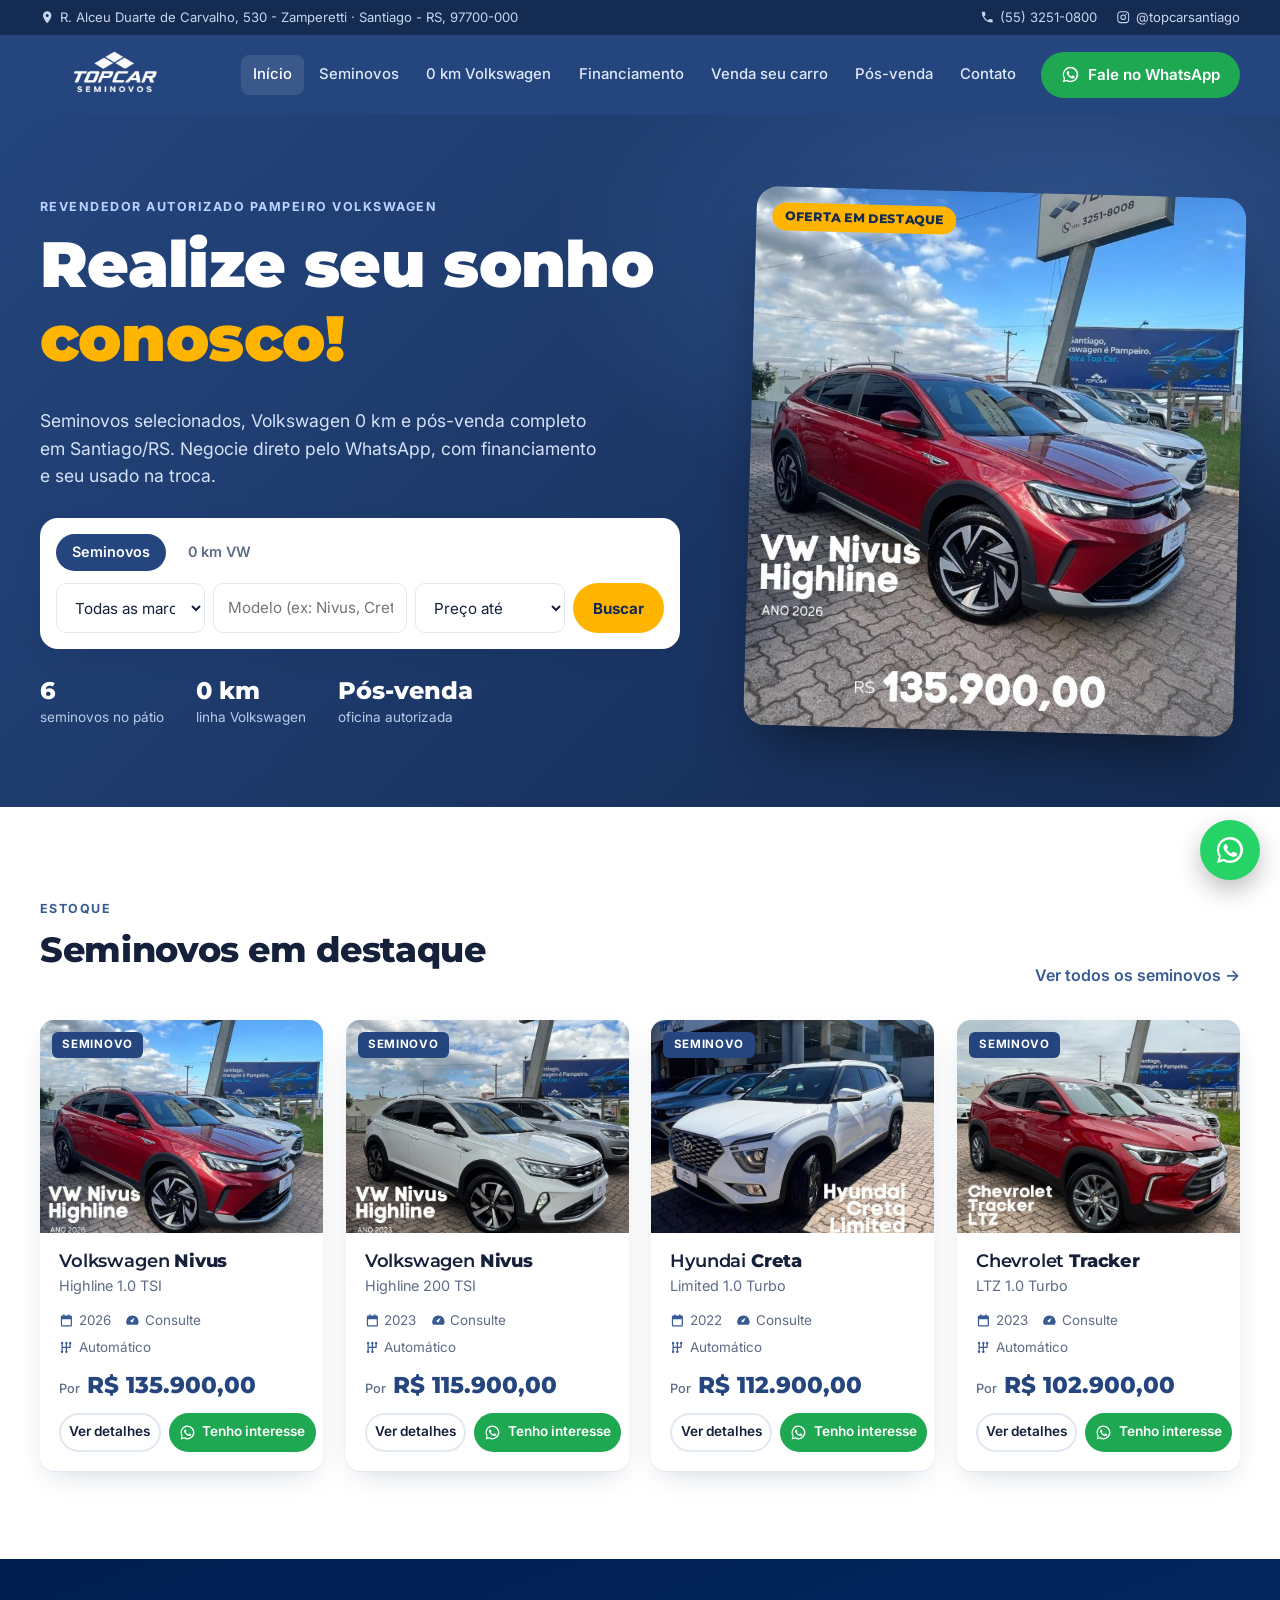
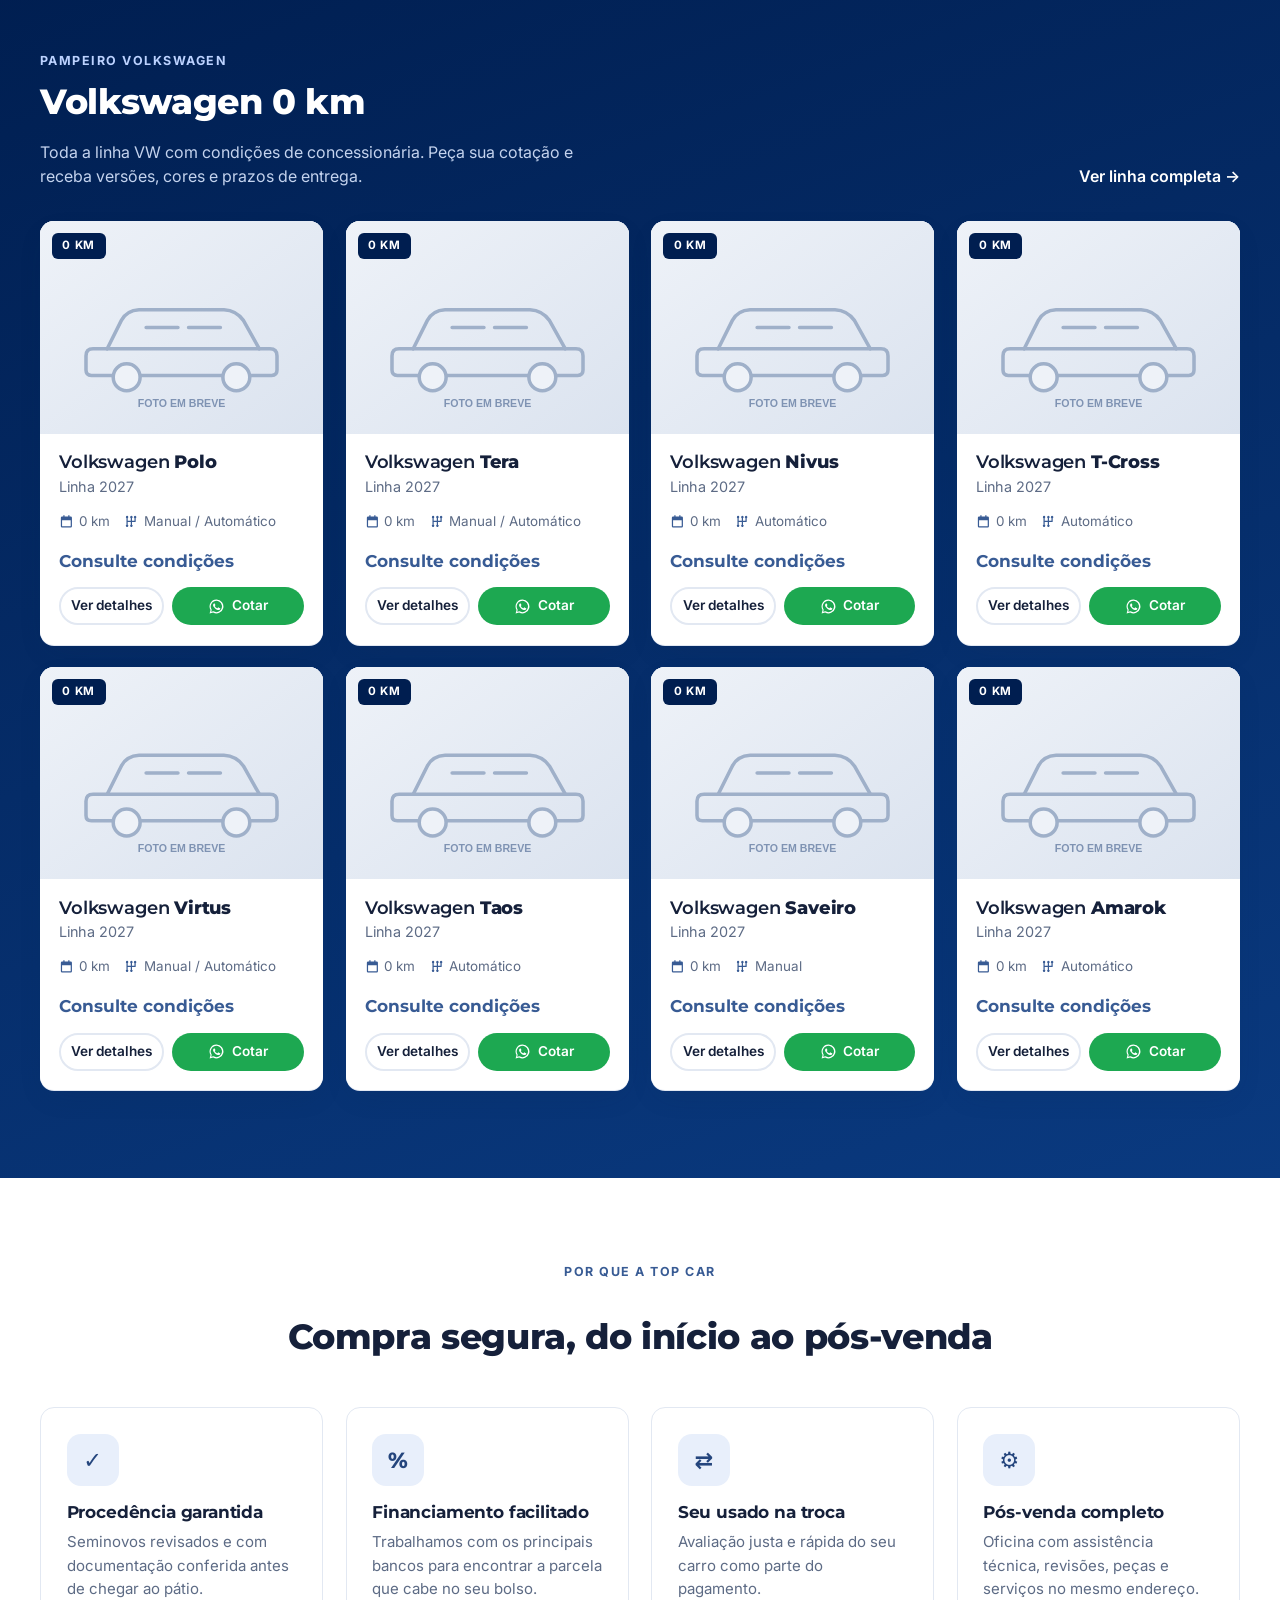
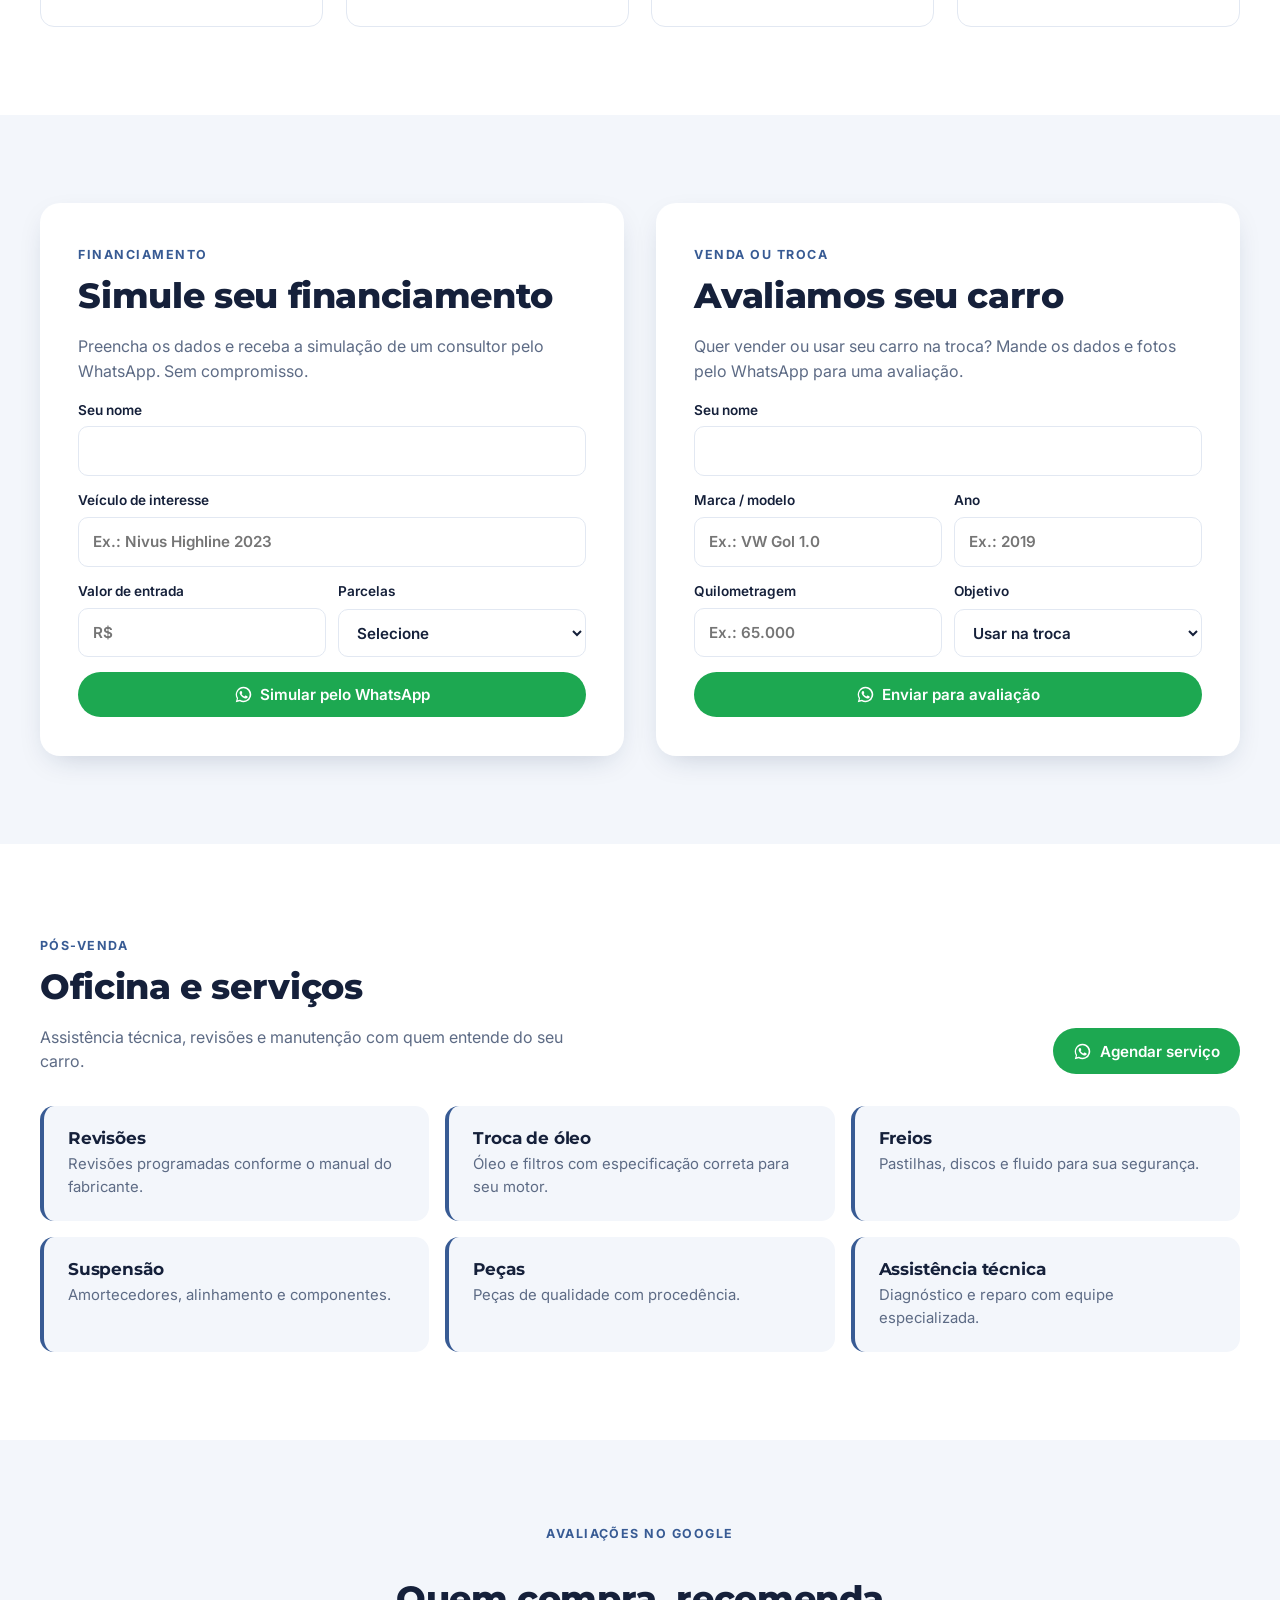
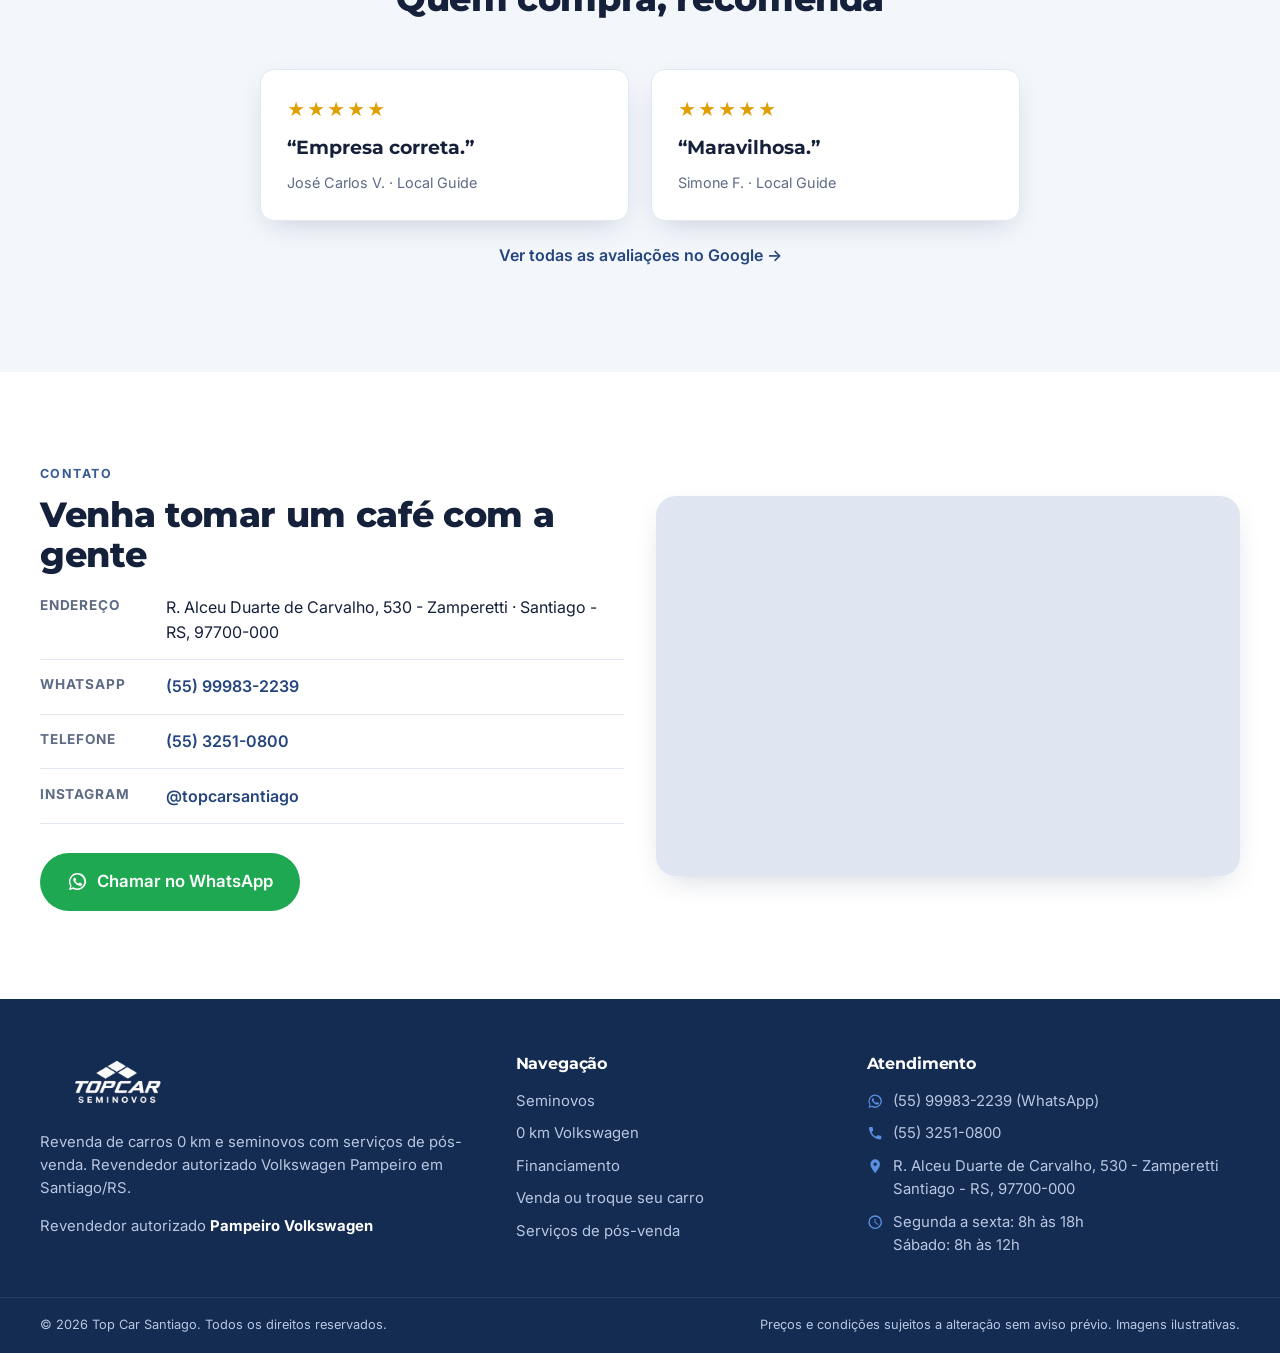
==== index.html @ 362719c1 "feat: site Top Car Santiago (home, estoque, veículo) - Protótipo estático HTML/CSS/JS, deploy na Ver" ====
<!DOCTYPE html>
<html lang="pt-BR">
<head>
  <meta charset="UTF-8">
  <meta name="viewport" content="width=device-width, initial-scale=1">
  <title>Top Car Santiago | Seminovos e Volkswagen 0 km em Santiago/RS</title>
  <meta name="description" content="Revenda de carros 0 km e seminovos com serviços de pós-venda em Santiago/RS. Revendedor autorizado Pampeiro Volkswagen. Financiamento, troca e atendimento pelo WhatsApp.">
  <meta name="theme-color" content="#24457d">
  <meta property="og:type" content="website">
  <meta property="og:title" content="Top Car Santiago — Seminovos e Volkswagen 0 km">
  <meta property="og:description" content="Realize seu sonho conosco! Seminovos selecionados, VW 0 km, financiamento e troca.">
  <meta property="og:image" content="img/carros/vw-nivus-highline-2026.jpg">
  <link rel="icon" href="img/favicon.svg" type="image/svg+xml">
  <link rel="preconnect" href="https://fonts.googleapis.com">
  <link rel="preconnect" href="https://fonts.gstatic.com" crossorigin>
  <link href="https://fonts.googleapis.com/css2?family=Montserrat:wght@600;700;800;900&family=Inter:wght@400;500;600;700&display=swap" rel="stylesheet">
  <link rel="stylesheet" href="css/style.css">
  <script type="application/ld+json">
  {
    "@context": "https://schema.org",
    "@type": "AutoDealer",
    "name": "Top Car Santiago",
    "description": "Revenda de carros 0 km e seminovos com serviços de pós-venda. Revendedor autorizado Pampeiro Volkswagen.",
    "telephone": "+55 55 99983-2239",
    "address": {
      "@type": "PostalAddress",
      "streetAddress": "R. Alceu Duarte de Carvalho, 530 - Zamperetti",
      "postalCode": "97700-000",
      "addressLocality": "Santiago",
      "addressRegion": "RS",
      "addressCountry": "BR"
    },
    "sameAs": ["https://www.instagram.com/topcarsantiago/"]
  }
  </script>
</head>
<body data-page="home">

  <main>
    <!-- HERO -->
    <section class="hero">
      <div class="container hero__inner">
        <div class="hero__text">
          <span class="eyebrow">Revendedor autorizado Pampeiro Volkswagen</span>
          <h1>Realize seu sonho <span>conosco!</span></h1>
          <p>Seminovos selecionados, Volkswagen 0 km e pós-venda completo em Santiago/RS. Negocie direto pelo WhatsApp, com financiamento e seu usado na troca.</p>

          <form class="search" id="busca" role="search" aria-label="Buscar veículos">
            <div class="search__tabs" role="radiogroup">
              <label><input type="radio" name="tipo" value="seminovo" checked><span>Seminovos</span></label>
              <label><input type="radio" name="tipo" value="0km"><span>0 km VW</span></label>
            </div>
            <div class="search__fields">
              <select name="marca" id="q-marca" aria-label="Marca"><option value="">Todas as marcas</option></select>
              <input name="q" placeholder="Modelo (ex: Nivus, Creta...)" aria-label="Modelo">
              <select name="max" aria-label="Preço até">
                <option value="">Preço até</option>
                <option value="60000">R$ 60 mil</option>
                <option value="80000">R$ 80 mil</option>
                <option value="100000">R$ 100 mil</option>
                <option value="120000">R$ 120 mil</option>
                <option value="150000">R$ 150 mil</option>
              </select>
              <button class="btn btn--accent" type="submit">Buscar</button>
            </div>
          </form>

          <ul class="hero__stats">
            <li><strong id="count-semi">6</strong><span>seminovos no pátio</span></li>
            <li><strong>0 km</strong><span>linha Volkswagen</span></li>
            <li><strong>Pós-venda</strong><span>oficina autorizada</span></li>
          </ul>
        </div>

        <a class="hero__offer" href="veiculo.html?id=vw-nivus-highline-2026" aria-label="Ver oferta: VW Nivus Highline 2026">
          <span class="hero__offer-tag">Oferta em destaque</span>
          <img src="img/carros/vw-nivus-highline-2026.jpg" alt="VW Nivus Highline 2026 vermelho" fetchpriority="high">
        </a>
      </div>
    </section>

    <!-- DESTAQUES -->
    <section class="section">
      <div class="container">
        <div class="section__head">
          <div>
            <span class="eyebrow eyebrow--dark">Estoque</span>
            <h2>Seminovos em destaque</h2>
          </div>
          <a href="estoque.html?tipo=seminovo" class="link-more">Ver todos os seminovos →</a>
        </div>
        <div class="grid" id="destaques"></div>
      </div>
    </section>

    <!-- 0 KM -->
    <section class="section section--vw" id="zero-km">
      <div class="container">
        <div class="section__head">
          <div>
            <span class="eyebrow">Pampeiro Volkswagen</span>
            <h2>Volkswagen 0 km</h2>
            <p class="section__sub">Toda a linha VW com condições de concessionária. Peça sua cotação e receba versões, cores e prazos de entrega.</p>
          </div>
          <a href="estoque.html?tipo=0km" class="link-more link-more--light">Ver linha completa →</a>
        </div>
        <div class="grid" id="zerokm"></div>
      </div>
    </section>

    <!-- DIFERENCIAIS -->
    <section class="section">
      <div class="container">
        <div class="section__head section__head--center">
          <span class="eyebrow eyebrow--dark">Por que a Top Car</span>
          <h2>Compra segura, do início ao pós-venda</h2>
        </div>
        <div class="features">
          <div class="feature">
            <div class="feature__icon">✓</div>
            <h3>Procedência garantida</h3>
            <p>Seminovos revisados e com documentação conferida antes de chegar ao pátio.</p>
          </div>
          <div class="feature">
            <div class="feature__icon">%</div>
            <h3>Financiamento facilitado</h3>
            <p>Trabalhamos com os principais bancos para encontrar a parcela que cabe no seu bolso.</p>
          </div>
          <div class="feature">
            <div class="feature__icon">⇄</div>
            <h3>Seu usado na troca</h3>
            <p>Avaliação justa e rápida do seu carro como parte do pagamento.</p>
          </div>
          <div class="feature">
            <div class="feature__icon">⚙</div>
            <h3>Pós-venda completo</h3>
            <p>Oficina com assistência técnica, revisões, peças e serviços no mesmo endereço.</p>
          </div>
        </div>
      </div>
    </section>

    <!-- FINANCIAMENTO + VENDA SEU CARRO -->
    <section class="section section--alt">
      <div class="container two-col">
        <div class="panel" id="financiamento">
          <span class="eyebrow eyebrow--dark">Financiamento</span>
          <h2>Simule seu financiamento</h2>
          <p>Preencha os dados e receba a simulação de um consultor pelo WhatsApp. Sem compromisso.</p>
          <form data-wa="Gostaria de *simular um financiamento*." class="form">
            <label>Seu nome<input name="nome" data-label="Nome" required autocomplete="name"></label>
            <label>Veículo de interesse<input name="veiculo" data-label="Veículo de interesse" placeholder="Ex.: Nivus Highline 2023"></label>
            <div class="form__row">
              <label>Valor de entrada<input name="entrada" data-label="Entrada" inputmode="numeric" placeholder="R$"></label>
              <label>Parcelas
                <select name="parcelas" data-label="Parcelas">
                  <option value="">Selecione</option>
                  <option>24x</option><option>36x</option><option>48x</option><option>60x</option>
                </select>
              </label>
            </div>
            <button class="btn btn--wa btn--block" type="submit"><span class="wa-ico"></span>Simular pelo WhatsApp</button>
          </form>
        </div>

        <div class="panel" id="venda-seu-carro">
          <span class="eyebrow eyebrow--dark">Venda ou troca</span>
          <h2>Avaliamos seu carro</h2>
          <p>Quer vender ou usar seu carro na troca? Mande os dados e fotos pelo WhatsApp para uma avaliação.</p>
          <form data-wa="Quero *avaliar meu carro* para venda/troca." class="form">
            <label>Seu nome<input name="nome" data-label="Nome" required autocomplete="name"></label>
            <div class="form__row">
              <label>Marca / modelo<input name="modelo" data-label="Marca/modelo" required placeholder="Ex.: VW Gol 1.0"></label>
              <label>Ano<input name="ano" data-label="Ano" inputmode="numeric" placeholder="Ex.: 2019"></label>
            </div>
            <div class="form__row">
              <label>Quilometragem<input name="km" data-label="Km" inputmode="numeric" placeholder="Ex.: 65.000"></label>
              <label>Objetivo
                <select name="objetivo" data-label="Objetivo">
                  <option>Usar na troca</option>
                  <option>Vender</option>
                </select>
              </label>
            </div>
            <button class="btn btn--wa btn--block" type="submit"><span class="wa-ico"></span>Enviar para avaliação</button>
          </form>
        </div>
      </div>
    </section>

    <!-- PÓS-VENDA -->
    <section class="section" id="pos-venda">
      <div class="container">
        <div class="section__head">
          <div>
            <span class="eyebrow eyebrow--dark">Pós-venda</span>
            <h2>Oficina e serviços</h2>
            <p class="section__sub">Assistência técnica, revisões e manutenção com quem entende do seu carro.</p>
          </div>
          <a class="btn btn--wa" data-wa-link="Olá, Top Car! Gostaria de *agendar um serviço* na oficina. Meu carro é: ">Agendar serviço</a>
        </div>
        <div class="services">
          <div class="service"><h3>Revisões</h3><p>Revisões programadas conforme o manual do fabricante.</p></div>
          <div class="service"><h3>Troca de óleo</h3><p>Óleo e filtros com especificação correta para seu motor.</p></div>
          <div class="service"><h3>Freios</h3><p>Pastilhas, discos e fluido para sua segurança.</p></div>
          <div class="service"><h3>Suspensão</h3><p>Amortecedores, alinhamento e componentes.</p></div>
          <div class="service"><h3>Peças</h3><p>Peças de qualidade com procedência.</p></div>
          <div class="service"><h3>Assistência técnica</h3><p>Diagnóstico e reparo com equipe especializada.</p></div>
        </div>
      </div>
    </section>

    <!-- AVALIAÇÕES -->
    <section class="section section--alt" id="avaliacoes">
      <div class="container">
        <div class="section__head section__head--center">
          <span class="eyebrow eyebrow--dark">Avaliações no Google</span>
          <h2>Quem compra, recomenda</h2>
        </div>
        <div class="reviews">
          <figure class="review">
            <div class="review__stars" role="img" aria-label="5 de 5 estrelas">★★★★★</div>
            <blockquote>“Empresa correta.”</blockquote>
            <figcaption>José Carlos V. · Local Guide</figcaption>
          </figure>
          <figure class="review">
            <div class="review__stars" role="img" aria-label="5 de 5 estrelas">★★★★★</div>
            <blockquote>“Maravilhosa.”</blockquote>
            <figcaption>Simone F. · Local Guide</figcaption>
          </figure>
        </div>
        <p class="reviews__more"><a id="link-google" target="_blank" rel="noopener">Ver todas as avaliações no Google →</a></p>
      </div>
    </section>

    <!-- CONTATO -->
    <section class="section" id="contato">
      <div class="container two-col two-col--contact">
        <div>
          <span class="eyebrow eyebrow--dark">Contato</span>
          <h2>Venha tomar um café com a gente</h2>
          <ul class="contact-list">
            <li><strong>Endereço</strong><span><span data-cfg="endereco"></span> · <span data-cfg="cidade"></span></span></li>
            <li><strong>WhatsApp</strong><a data-wa-link="Olá, Top Car! Vim pelo site." data-cfg="whatsappExibicao"></a></li>
            <li><strong>Telefone</strong><a href="tel:+555532510800" data-cfg="telefoneExibicao"></a></li>
            <li><strong>Instagram</strong><a href="https://www.instagram.com/topcarsantiago/" target="_blank" rel="noopener">@topcarsantiago</a></li>
          </ul>
          <a class="btn btn--wa btn--lg" data-wa-link="Olá, Top Car! Vim pelo site e gostaria de atendimento.">Chamar no WhatsApp</a>
        </div>
        <div class="map">
          <iframe id="mapa" title="Mapa — Top Car Santiago" loading="lazy" referrerpolicy="no-referrer-when-downgrade"></iframe>
        </div>
      </div>
    </section>
  </main>

  <script src="js/config.js"></script>
  <script src="js/data.js"></script>
  <script src="js/app.js"></script>
</body>
</html>
---- css/style.css ----
/* =========================================================
   Top Car Santiago — estilos
   Paleta tirada dos posts do Instagram (azul Top Car)
   ========================================================= */
:root {
  --blue: #385b94;        /* azul dos posts */
  --blue-700: #24457d;
  --navy: #142b52;
  --vw: #001e50;          /* azul institucional VW */
  --sky: #5b8fe0;
  --accent: #ffb400;
  --wa: #1da851;
  --wa-700: #128c41;
  --ink: #15203a;
  --muted: #5d6b85;
  --line: #e2e8f2;
  --bg: #ffffff;
  --bg-alt: #f3f6fb;
  --radius: 14px;
  --shadow: 0 10px 30px -12px rgba(20, 43, 82, .25);
  --font-head: "Montserrat", system-ui, sans-serif;
  --font-body: "Inter", system-ui, sans-serif;
}

*, *::before, *::after { box-sizing: border-box; }
html { scroll-behavior: smooth; scroll-padding-top: 90px; }
body { margin: 0; font-family: var(--font-body); color: var(--ink); background: var(--bg); line-height: 1.55; -webkit-font-smoothing: antialiased; }
img { max-width: 100%; display: block; }
a { color: inherit; text-decoration: none; }
h1, h2, h3, h4 { font-family: var(--font-head); line-height: 1.15; margin: 0 0 .5em; letter-spacing: -.01em; }
h2 { font-size: clamp(1.6rem, 3vw, 2.2rem); font-weight: 800; }
p { margin: 0 0 1em; }
svg { width: 1.1em; height: 1.1em; flex: none; }
.container { width: min(1200px, 100% - 2.5rem); margin-inline: auto; }
.muted { color: var(--muted); font-size: .92rem; }

/* ---------- botões ---------- */
.btn {
  display: inline-flex; align-items: center; justify-content: center; gap: .5em;
  padding: .75em 1.2em; border-radius: 999px; border: 2px solid transparent;
  font: 600 .95rem/1 var(--font-body); cursor: pointer; transition: .2s; white-space: nowrap;
}
.btn svg { width: 1.25em; height: 1.25em; }
.btn--wa { background: var(--wa); color: #fff; }
.btn--wa:hover { background: var(--wa-700); }
.btn--primary { background: var(--blue-700); color: #fff; }
.btn--primary:hover { background: var(--navy); }
.btn--accent { background: var(--accent); color: var(--navy); font-weight: 700; }
.btn--accent:hover { filter: brightness(1.06); }
.btn--ghost { background: transparent; border-color: var(--line); color: var(--ink); }
.btn--ghost:hover { border-color: var(--blue); color: var(--blue); }
.btn--link { background: none; color: var(--blue); padding-inline: 0; }
.btn--lg { padding: 1em 1.5em; font-size: 1.05rem; }
.btn--block { width: 100%; }

.eyebrow { display: inline-block; font: 700 .78rem/1 var(--font-body); text-transform: uppercase; letter-spacing: .12em; color: #bcd2ff; margin-bottom: .9rem; }
.eyebrow--dark { color: var(--blue); }

/* ---------- header ---------- */
.site-header { position: sticky; top: 0; z-index: 50; background: var(--blue-700); color: #fff; transition: box-shadow .2s; }
.site-header.is-scrolled { box-shadow: 0 6px 20px rgba(0,0,0,.18); }
.topbar { background: var(--navy); font-size: .82rem; color: #c9d6ee; }
.topbar__inner { display: flex; justify-content: space-between; gap: 1rem; padding: .45rem 0; }
.topbar span, .topbar a { display: inline-flex; align-items: center; gap: .35rem; }
.topbar__right { gap: 1.2rem !important; }
.topbar a:hover { color: #fff; }
.header__inner { display: flex; align-items: center; justify-content: space-between; gap: 1.5rem; padding: .7rem 0; }
.logo img { height: 58px; width: auto; }
.nav { display: flex; align-items: center; gap: .2rem; }
.nav a:not(.btn) { padding: .55rem .75rem; border-radius: 8px; font-weight: 500; font-size: .93rem; color: #dfe8f8; }
.nav a:not(.btn):hover, .nav a.is-active { color: #fff; background: rgba(255,255,255,.1); }
.nav__cta { margin-left: .6rem; }
.nav-toggle { display: none; background: none; border: 0; color: #fff; padding: .4rem; cursor: pointer; }
.nav-toggle svg { width: 30px; height: 30px; }

/* ---------- hero ---------- */
.hero {
  background:
    radial-gradient(900px 500px at 85% 20%, rgba(91,143,224,.35), transparent 60%),
    linear-gradient(135deg, var(--blue-700) 0%, var(--navy) 100%);
  color: #fff; padding: clamp(2.5rem, 6vw, 5rem) 0; overflow: hidden;
}
.hero__inner { display: grid; grid-template-columns: 1.15fr .85fr; gap: 3rem; align-items: center; }
.hero h1 { font-size: clamp(2.3rem, 5.2vw, 4rem); font-weight: 900; }
.hero h1 span { color: var(--accent); }
.hero__text > p { font-size: 1.1rem; color: #d6e2f7; max-width: 560px; }
.hero__offer { position: relative; border-radius: 22px; overflow: hidden; box-shadow: 0 30px 60px -20px rgba(0,0,0,.55); transform: rotate(1.5deg); transition: transform .3s; }
.hero__offer:hover { transform: rotate(0) scale(1.02); }
.hero__offer img { aspect-ratio: 4/4.4; object-fit: cover; width: 100%; }
.hero__offer-tag { position: absolute; top: 1rem; left: 1rem; background: var(--accent); color: var(--navy); font: 800 .78rem/1 var(--font-head); text-transform: uppercase; padding: .5rem .8rem; border-radius: 999px; letter-spacing: .05em; }

.search { background: #fff; color: var(--ink); border-radius: 18px; padding: 1rem; margin: 1.8rem 0; box-shadow: var(--shadow); max-width: 640px; }
.search__tabs { display: flex; gap: .4rem; margin-bottom: .8rem; }
.search__tabs input { position: absolute; opacity: 0; }
.search__tabs span { display: block; padding: .45rem 1rem; border-radius: 999px; font-weight: 600; font-size: .9rem; color: var(--muted); cursor: pointer; }
.search__tabs input:checked + span { background: var(--blue-700); color: #fff; }
.search__tabs input:focus-visible + span { outline: 2px solid var(--sky); }
.search__fields { display: grid; grid-template-columns: 1fr 1.3fr 1fr auto; gap: .5rem; }

input, select, textarea {
  width: 100%; font: inherit; font-size: .95rem; color: var(--ink);
  padding: .75rem .85rem; border: 1.5px solid var(--line); border-radius: 10px; background: #fff;
}
input:focus, select:focus, textarea:focus { outline: none; border-color: var(--sky); box-shadow: 0 0 0 3px rgba(91,143,224,.2); }

.hero__stats { display: flex; gap: 2rem; list-style: none; padding: 0; margin: 0; flex-wrap: wrap; }
.hero__stats strong { display: block; font: 800 1.5rem/1.1 var(--font-head); }
.hero__stats span { font-size: .85rem; color: #b9cbea; }

/* ---------- seções ---------- */
.section { padding: clamp(3rem, 7vw, 5.5rem) 0; }
.section--alt { background: var(--bg-alt); }
.section--vw { background: linear-gradient(160deg, var(--vw) 0%, #0a3a80 100%); color: #fff; }
.section__head { display: flex; justify-content: space-between; align-items: flex-end; gap: 1.5rem; margin-bottom: 2rem; flex-wrap: wrap; }
.section__head--center { flex-direction: column; align-items: center; text-align: center; }
.section__sub { color: var(--muted); max-width: 560px; margin: 0; }
.section--vw .section__sub { color: #c4d3ee; }
.link-more { font-weight: 600; color: var(--blue); }
.link-more--light { color: #fff; }
.link-more:hover { text-decoration: underline; }

/* ---------- cards ---------- */
.grid { display: grid; grid-template-columns: repeat(auto-fill, minmax(260px, 1fr)); gap: 1.4rem; }
.card { background: #fff; color: var(--ink); border-radius: var(--radius); overflow: hidden; box-shadow: 0 1px 0 var(--line), var(--shadow); display: flex; flex-direction: column; transition: transform .2s, box-shadow .2s; }
.card:hover { transform: translateY(-4px); box-shadow: 0 1px 0 var(--line), 0 20px 40px -15px rgba(20,43,82,.35); }
.card__media { position: relative; aspect-ratio: 4/3; overflow: hidden; background: var(--bg-alt); }
.card__media img { width: 100%; height: 100%; object-fit: cover; object-position: center 35%; transition: transform .4s; }
.card:hover .card__media img { transform: scale(1.04); }
.badge { position: absolute; top: .75rem; left: .75rem; background: var(--blue-700); color: #fff; font: 700 .72rem/1 var(--font-body); text-transform: uppercase; letter-spacing: .06em; padding: .45rem .65rem; border-radius: 6px; }
.badge--0km { background: var(--vw); }
.badge--ph { left: auto; right: .75rem; background: #fff; color: var(--muted); border: 1px dashed var(--muted); }
.detail .badge, .buybox .badge { position: static; display: inline-block; justify-self: start; margin-bottom: .4rem; }
.card__body { padding: 1.1rem 1.2rem 1.2rem; display: flex; flex-direction: column; flex: 1; }
.card__title { font-size: 1.15rem; font-weight: 600; margin: 0; }
.card__title strong { font-weight: 800; }
.card__version { color: var(--muted); font-size: .9rem; margin: .2rem 0 .8rem; }
.card__specs { display: flex; flex-wrap: wrap; gap: .4rem .9rem; list-style: none; padding: 0; margin: 0 0 1rem; font-size: .84rem; color: var(--muted); }
.card__specs li { display: inline-flex; align-items: center; gap: .3rem; }
.card__specs svg { color: var(--blue); }
.card__price { font: 800 1.45rem/1 var(--font-head); color: var(--blue-700); margin-top: auto; margin-bottom: 1rem; }
.card__price small { font: 500 .8rem var(--font-body); color: var(--muted); }
.card__consult { font: 700 1.05rem var(--font-head); color: var(--blue); }
.card__actions { display: grid; grid-template-columns: 1fr 1.25fr; gap: .5rem; }
.card__actions .btn { padding: .65em .6em; font-size: .85rem; }
.card--ph .card__media img { object-fit: contain; }

/* ---------- diferenciais ---------- */
.features { display: grid; grid-template-columns: repeat(4, 1fr); gap: 1.4rem; }
.feature { padding: 1.6rem; border: 1px solid var(--line); border-radius: var(--radius); }
.feature__icon { width: 52px; height: 52px; display: grid; place-items: center; border-radius: 14px; background: #e8effb; color: var(--blue-700); font: 800 1.4rem var(--font-head); margin-bottom: 1rem; }
.feature h3 { font-size: 1.08rem; }
.feature p { color: var(--muted); font-size: .94rem; margin: 0; }

/* ---------- formulários ---------- */
.two-col { display: grid; grid-template-columns: 1fr 1fr; gap: 2rem; }
.panel { background: #fff; border-radius: 20px; padding: clamp(1.5rem, 3vw, 2.4rem); box-shadow: var(--shadow); }
.panel > p { color: var(--muted); }
.form, .lead { display: grid; gap: .9rem; }
.form label, .lead label { display: grid; gap: .35rem; font-size: .85rem; font-weight: 600; color: var(--ink); }
.form__row { display: grid; grid-template-columns: 1fr 1fr; gap: .8rem; }

/* ---------- serviços ---------- */
.services { display: grid; grid-template-columns: repeat(3, 1fr); gap: 1rem; }
.service { padding: 1.4rem 1.5rem; border-radius: var(--radius); background: var(--bg-alt); border-left: 4px solid var(--blue); }
.service h3 { font-size: 1.05rem; margin-bottom: .3rem; }
.service p { margin: 0; color: var(--muted); font-size: .93rem; }

/* ---------- contato ---------- */
.two-col--contact { align-items: center; }
.contact-list { list-style: none; padding: 0; margin: 1.2rem 0 1.8rem; display: grid; gap: .9rem; }
.contact-list li { display: grid; grid-template-columns: 110px 1fr; gap: 1rem; padding-bottom: .9rem; border-bottom: 1px solid var(--line); }
.contact-list strong { font-size: .85rem; text-transform: uppercase; letter-spacing: .06em; color: var(--muted); }
.contact-list a { color: var(--blue-700); font-weight: 600; }
.map { border-radius: 20px; overflow: hidden; box-shadow: var(--shadow); min-height: 380px; background: #dfe6f1; }
.map iframe { width: 100%; height: 100%; min-height: 380px; border: 0; display: block; }

/* ---------- footer ---------- */
.site-footer { background: var(--navy); color: #b8c7e2; font-size: .93rem; }
.footer__grid { display: grid; grid-template-columns: 1.4fr 1fr 1.2fr; gap: 2.5rem; padding: 3.5rem 0 2.5rem; }
.footer__logo { height: 60px; width: auto; margin-bottom: 1rem; }
.footer__vw strong { color: #fff; }
.site-footer h4 { color: #fff; font-size: 1rem; margin-bottom: 1rem; }
.site-footer ul { list-style: none; padding: 0; margin: 0; display: grid; gap: .6rem; }
.site-footer a:hover { color: #fff; }
.footer__contact li { display: flex; gap: .6rem; align-items: flex-start; }
.footer__contact svg { margin-top: .2em; color: var(--sky); }
.footer__bottom { border-top: 1px solid rgba(255,255,255,.08); font-size: .8rem; padding: 1.1rem 0; }
.footer__bottom .container { display: flex; justify-content: space-between; gap: 1rem; flex-wrap: wrap; }

/* ---------- WhatsApp flutuante ---------- */
.wa-fab { position: fixed; right: 20px; bottom: 20px; z-index: 60; width: 60px; height: 60px; border-radius: 50%; background: #25d366; color: #fff; display: grid; place-items: center; box-shadow: 0 10px 25px rgba(0,0,0,.25); animation: pulse 2.4s infinite; }
.wa-fab svg { width: 32px; height: 32px; }
@keyframes pulse { 0%,100% { box-shadow: 0 0 0 0 rgba(37,211,102,.5), 0 10px 25px rgba(0,0,0,.25); } 50% { box-shadow: 0 0 0 14px rgba(37,211,102,0), 0 10px 25px rgba(0,0,0,.25); } }

/* ---------- estoque ---------- */
.page-hero { background: linear-gradient(135deg, var(--blue-700), var(--navy)); color: #fff; padding: 2.4rem 0; }
.page-hero h1 { font-size: clamp(1.8rem, 4vw, 2.6rem); font-weight: 900; margin-bottom: .2rem; }
.page-hero p { color: #c4d3ee; margin: 0; }
.estoque { display: grid; grid-template-columns: 270px 1fr; gap: 2rem; padding: 2rem 0 4rem; align-items: start; }
.filtros { position: sticky; top: 110px; display: grid; gap: .9rem; background: #fff; border: 1px solid var(--line); border-radius: var(--radius); padding: 1.3rem; }
.filtros__head { display: flex; justify-content: space-between; align-items: center; }
.filtros__head h2 { font-size: 1.1rem; margin: 0; }
.filtros label { display: grid; gap: .3rem; font-size: .82rem; font-weight: 600; }
.filtros-toggle, .filtros__apply { display: none; }
.grid--estoque { grid-template-columns: repeat(auto-fill, minmax(250px, 1fr)); }
.empty { grid-column: 1 / -1; text-align: center; padding: 3rem 1rem; background: var(--bg-alt); border-radius: var(--radius); }
.empty p { color: var(--muted); }

/* ---------- detalhe ---------- */
.crumbs { padding: 1.2rem 0; font-size: .85rem; color: var(--muted); }
.crumbs a:hover { color: var(--blue); }
.detail { display: grid; grid-template-columns: 1.45fr 1fr; gap: 0 2.5rem; padding-bottom: 3.5rem; align-items: start; grid-template-rows: auto 1fr; }
.gallery__main { border-radius: 20px; overflow: hidden; background: var(--bg-alt); }
.gallery__main img { width: 100%; max-height: 620px; object-fit: contain; margin-inline: auto; }
.gallery__thumbs { display: flex; gap: .6rem; margin-top: .7rem; overflow-x: auto; }
.gallery__thumbs button { border: 2px solid transparent; border-radius: 10px; padding: 0; overflow: hidden; width: 92px; flex: none; cursor: pointer; background: none; }
.gallery__thumbs button.is-active { border-color: var(--blue); }
.detail__gallery { grid-column: 1; grid-row: 1; }
.detail__about { grid-column: 1; grid-row: 2; margin-top: 0; }
.detail__aside { grid-column: 2; grid-row: 1 / span 2; }
.detail__section { margin-top: 2rem; }
.detail__section h2 { font-size: 1.4rem; }
.opcionais { columns: 2; padding-left: 1.1rem; color: var(--muted); }
.detail__aside { position: sticky; top: 110px; display: grid; gap: 1.2rem; }
.buybox { border: 1px solid var(--line); border-radius: 20px; padding: 1.6rem; box-shadow: var(--shadow); display: grid; gap: .6rem; }
.buybox h1 { font-size: 1.9rem; font-weight: 600; margin: 0; }
.buybox h1 strong { font-weight: 900; }
.buybox__version { color: var(--muted); margin: 0; }
.buybox__price { font: 900 2.2rem/1 var(--font-head); color: var(--blue-700); margin: .5rem 0 .4rem; }
.specs { list-style: none; padding: 0; margin: .4rem 0 .8rem; display: grid; grid-template-columns: 1fr 1fr; gap: .5rem; }
.specs li { background: var(--bg-alt); border-radius: 10px; padding: .6rem .75rem; display: grid; grid-template-columns: auto 1fr; column-gap: .45rem; align-items: center; }
.specs li svg { grid-row: span 2; color: var(--blue); }
.specs span { font-size: .72rem; text-transform: uppercase; letter-spacing: .05em; color: var(--muted); }
.specs strong { font-size: .92rem; }
.lead { border-radius: 20px; padding: 1.5rem; background: var(--bg-alt); }
.lead h3 { margin-bottom: .2rem; }
.mobile-buybar { display: none; }

/* ---------- responsivo ---------- */
@media (max-width: 1080px) {
  .nav-toggle { display: block; }
  .nav { position: fixed; inset: 0 0 0 auto; top: var(--hdr, 0); width: min(320px, 85vw); flex-direction: column; align-items: stretch; background: var(--navy); padding: 6rem 1.2rem 2rem; transform: translateX(100%); transition: transform .3s; box-shadow: -20px 0 40px rgba(0,0,0,.3); }
  .site-header.nav-open .nav { transform: none; }
  .nav a:not(.btn) { padding: .9rem 1rem; font-size: 1rem; }
  .nav__cta { margin: 1rem 0 0; }
  .nav-toggle { position: relative; z-index: 2; }
  .features { grid-template-columns: repeat(2, 1fr); }
}
@media (max-width: 900px) {
  .hero__inner { grid-template-columns: 1fr; }
  .hero__offer { max-width: 420px; transform: none; }
  .search__fields { grid-template-columns: 1fr 1fr; }
  .search__fields .btn { grid-column: 1 / -1; }
  .two-col, .detail { grid-template-columns: 1fr; }
  .services { grid-template-columns: 1fr 1fr; }
  .footer__grid { grid-template-columns: 1fr 1fr; }
  .footer__grid > div:first-child { grid-column: 1 / -1; }
  .detail__aside { position: static; }
  .detail__gallery, .detail__about, .detail__aside { grid-column: 1; grid-row: auto; }
  .estoque { grid-template-columns: 1fr; }
  .filtros-toggle { display: inline-flex; justify-self: start; }
  .filtros { display: none; position: fixed; inset: 0; z-index: 70; border-radius: 0; overflow-y: auto; align-content: start; top: 0; }
  .filtros-open .filtros { display: grid; }
  .filtros__apply { display: inline-flex; }
}
@media (max-width: 640px) {
  .topbar__inner > span:first-child { display: none; }
  .topbar__inner { justify-content: center; }
  .logo img { height: 42px; }
  .features, .services, .form__row { grid-template-columns: 1fr; }
  .footer__grid { grid-template-columns: 1fr; }
  .hero__stats { gap: 1.2rem; }
  .contact-list li { grid-template-columns: 1fr; gap: .2rem; }
  .has-buybar .wa-fab { bottom: 92px; }
  .has-buybar { padding-bottom: 76px; }
  .mobile-buybar { display: flex; position: fixed; left: 0; right: 0; bottom: 0; z-index: 55; background: #fff; border-top: 1px solid var(--line); padding: .7rem 1rem; align-items: center; justify-content: space-between; gap: 1rem; box-shadow: 0 -8px 20px rgba(0,0,0,.08); }
  .mobile-buybar small { display: block; color: var(--muted); font-size: .75rem; }
  .mobile-buybar strong { font: 800 1.15rem var(--font-head); color: var(--blue-700); }
}
@media (prefers-reduced-motion: reduce) { * { animation: none !important; transition: none !important; } }

/* ---------- Avaliações ---------- */
.reviews { display: grid; grid-template-columns: repeat(2, 1fr); gap: 1.4rem; max-width: 760px; margin: 0 auto; }
.review { margin: 0; padding: 1.6rem; background: var(--bg); border: 1px solid var(--line); border-radius: var(--radius); box-shadow: var(--shadow); }
.review__stars { color: #e09e00; letter-spacing: 2px; font-size: 1.1rem; }
.review blockquote { margin: .6rem 0; font-family: var(--font-head); font-weight: 700; font-size: 1.2rem; color: var(--ink); }
.review figcaption { color: var(--muted); font-size: .9rem; }
.reviews__more { text-align: center; margin-top: 1.4rem; }
.reviews__more a { color: var(--blue-700); font-weight: 600; }
@media (max-width: 640px) { .reviews { grid-template-columns: 1fr; } }
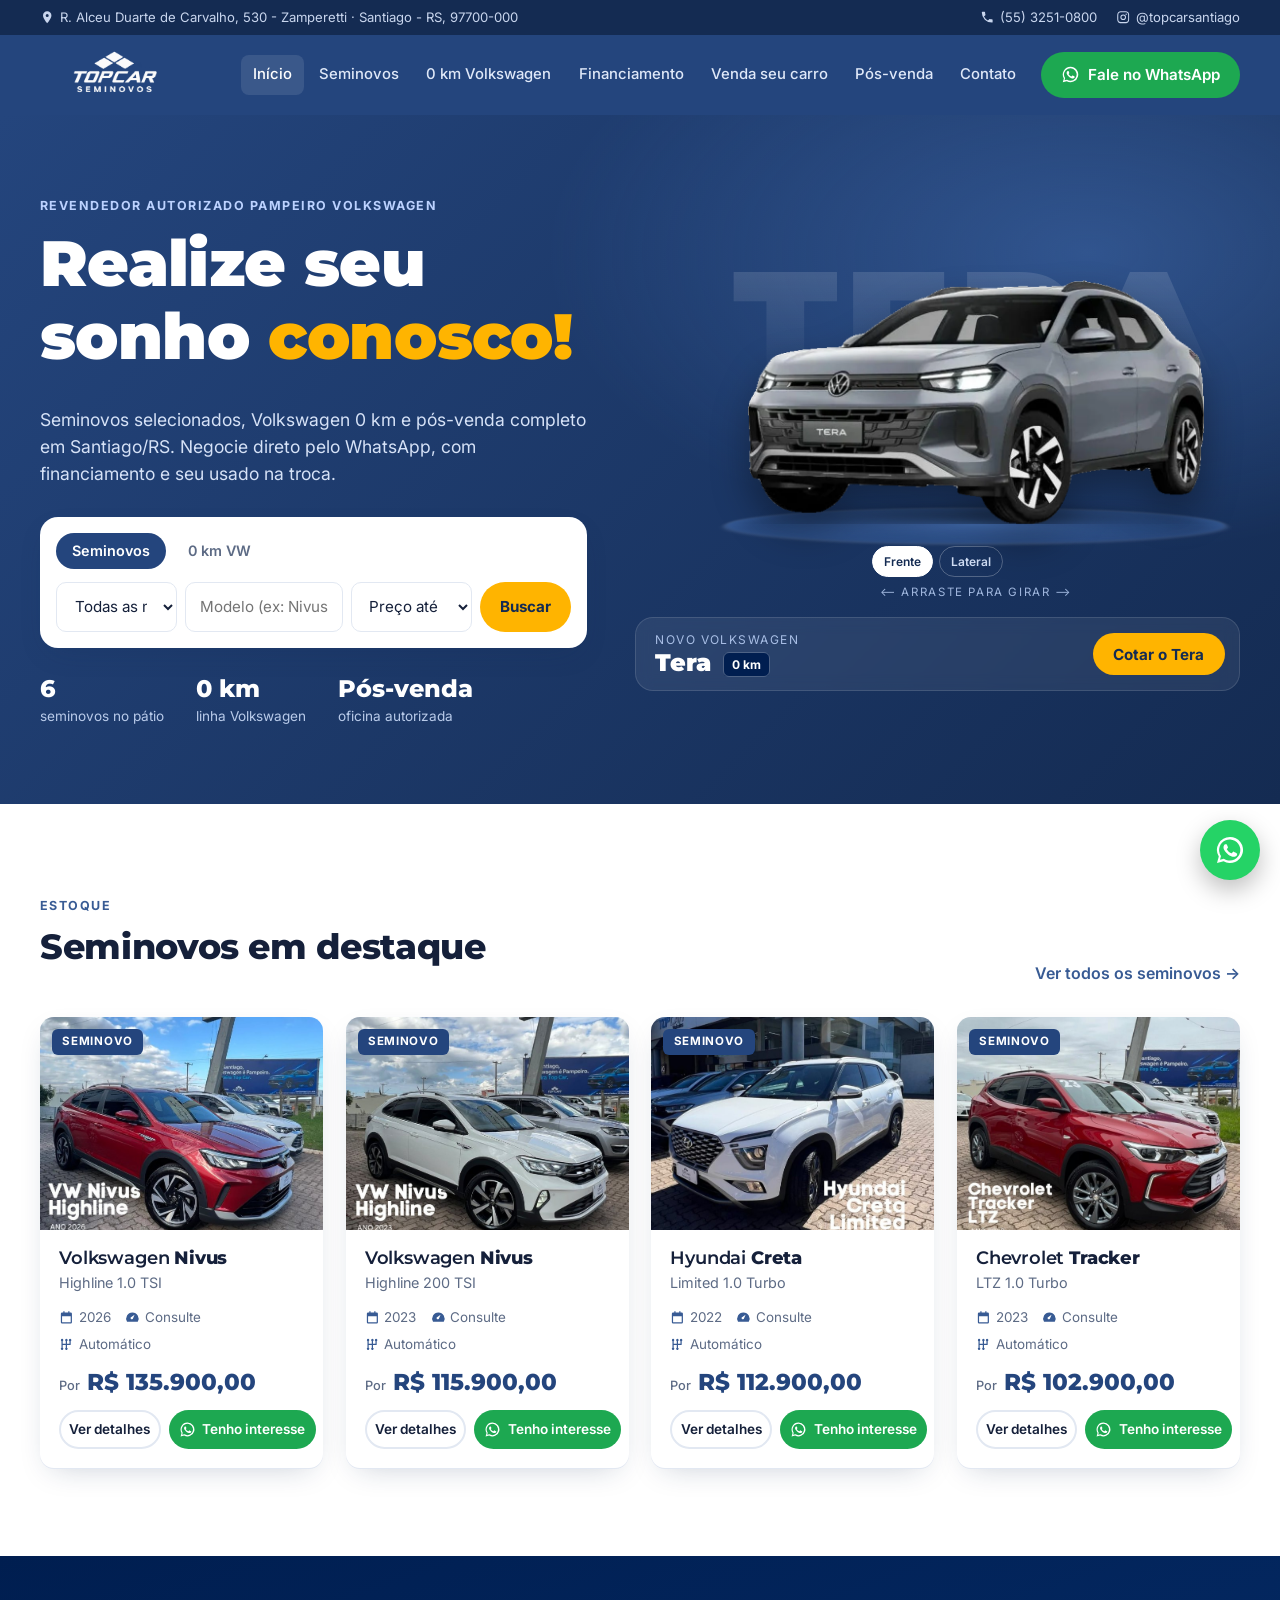
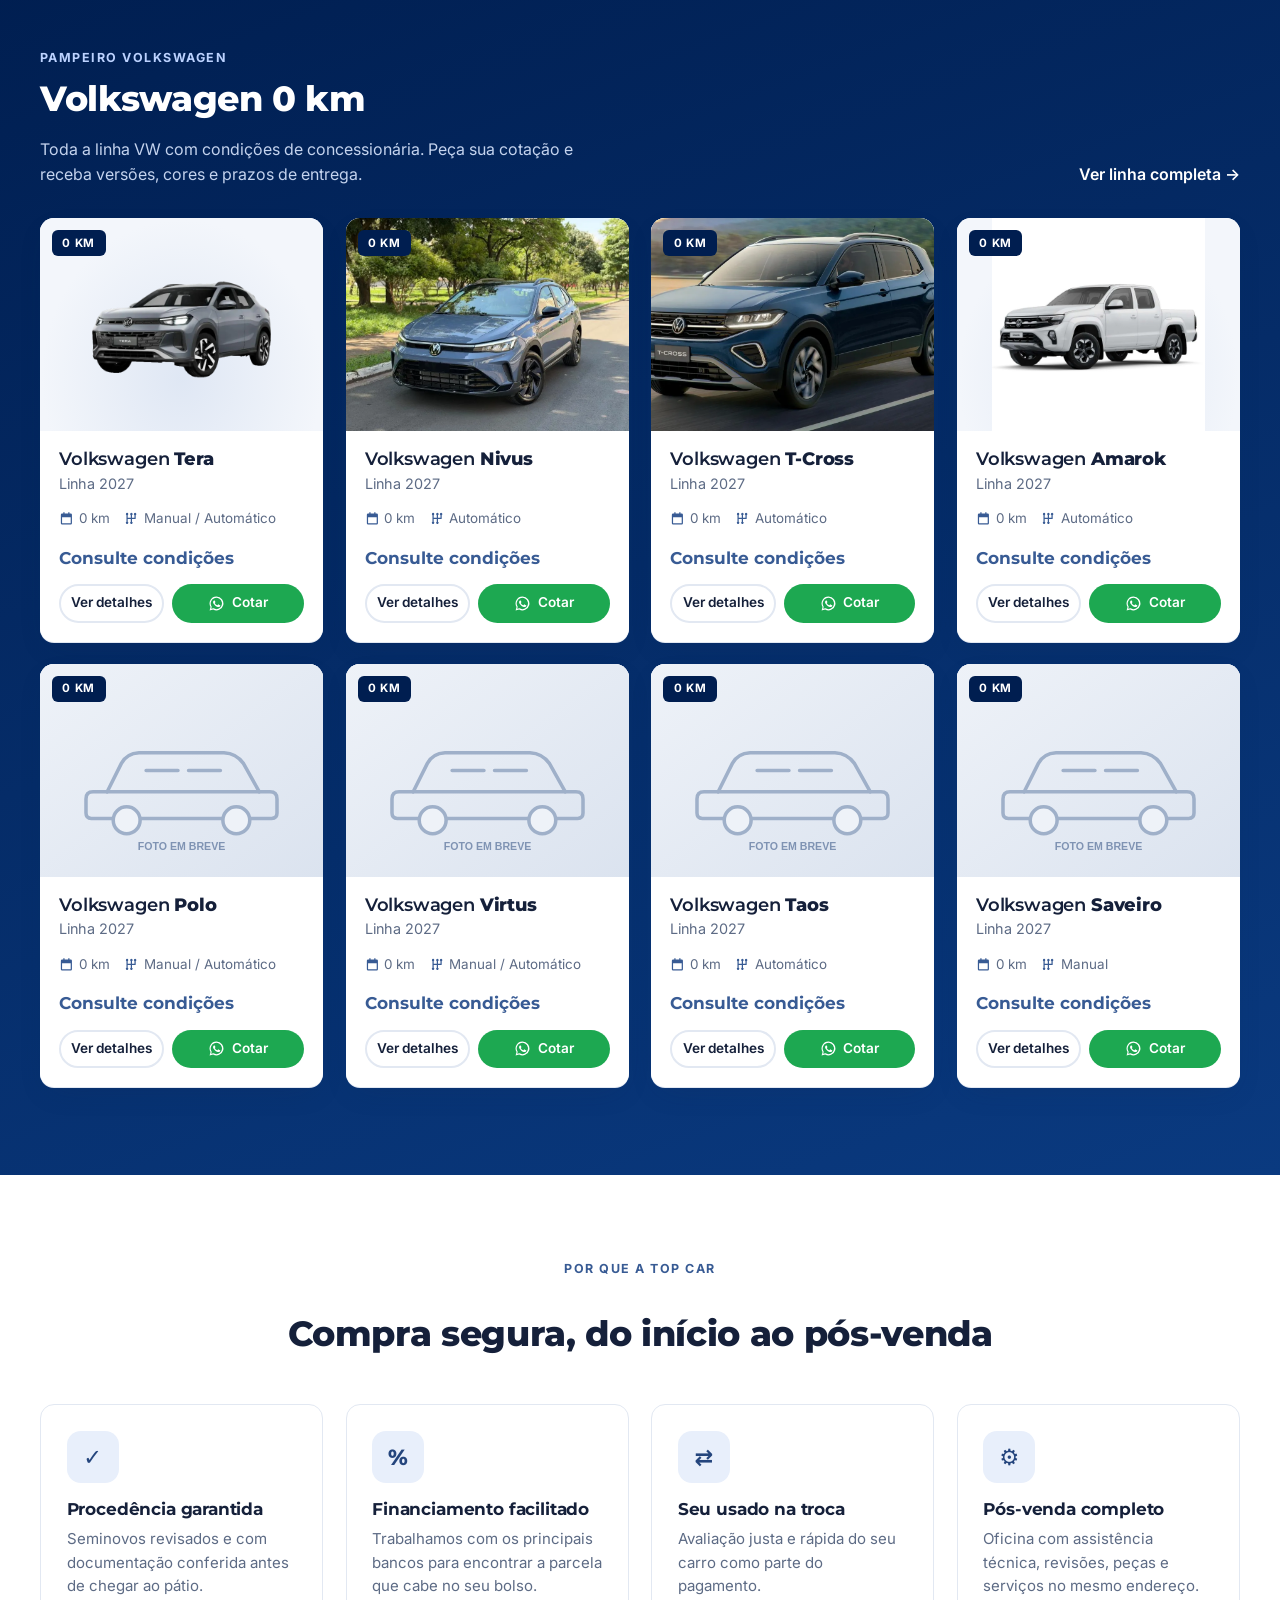
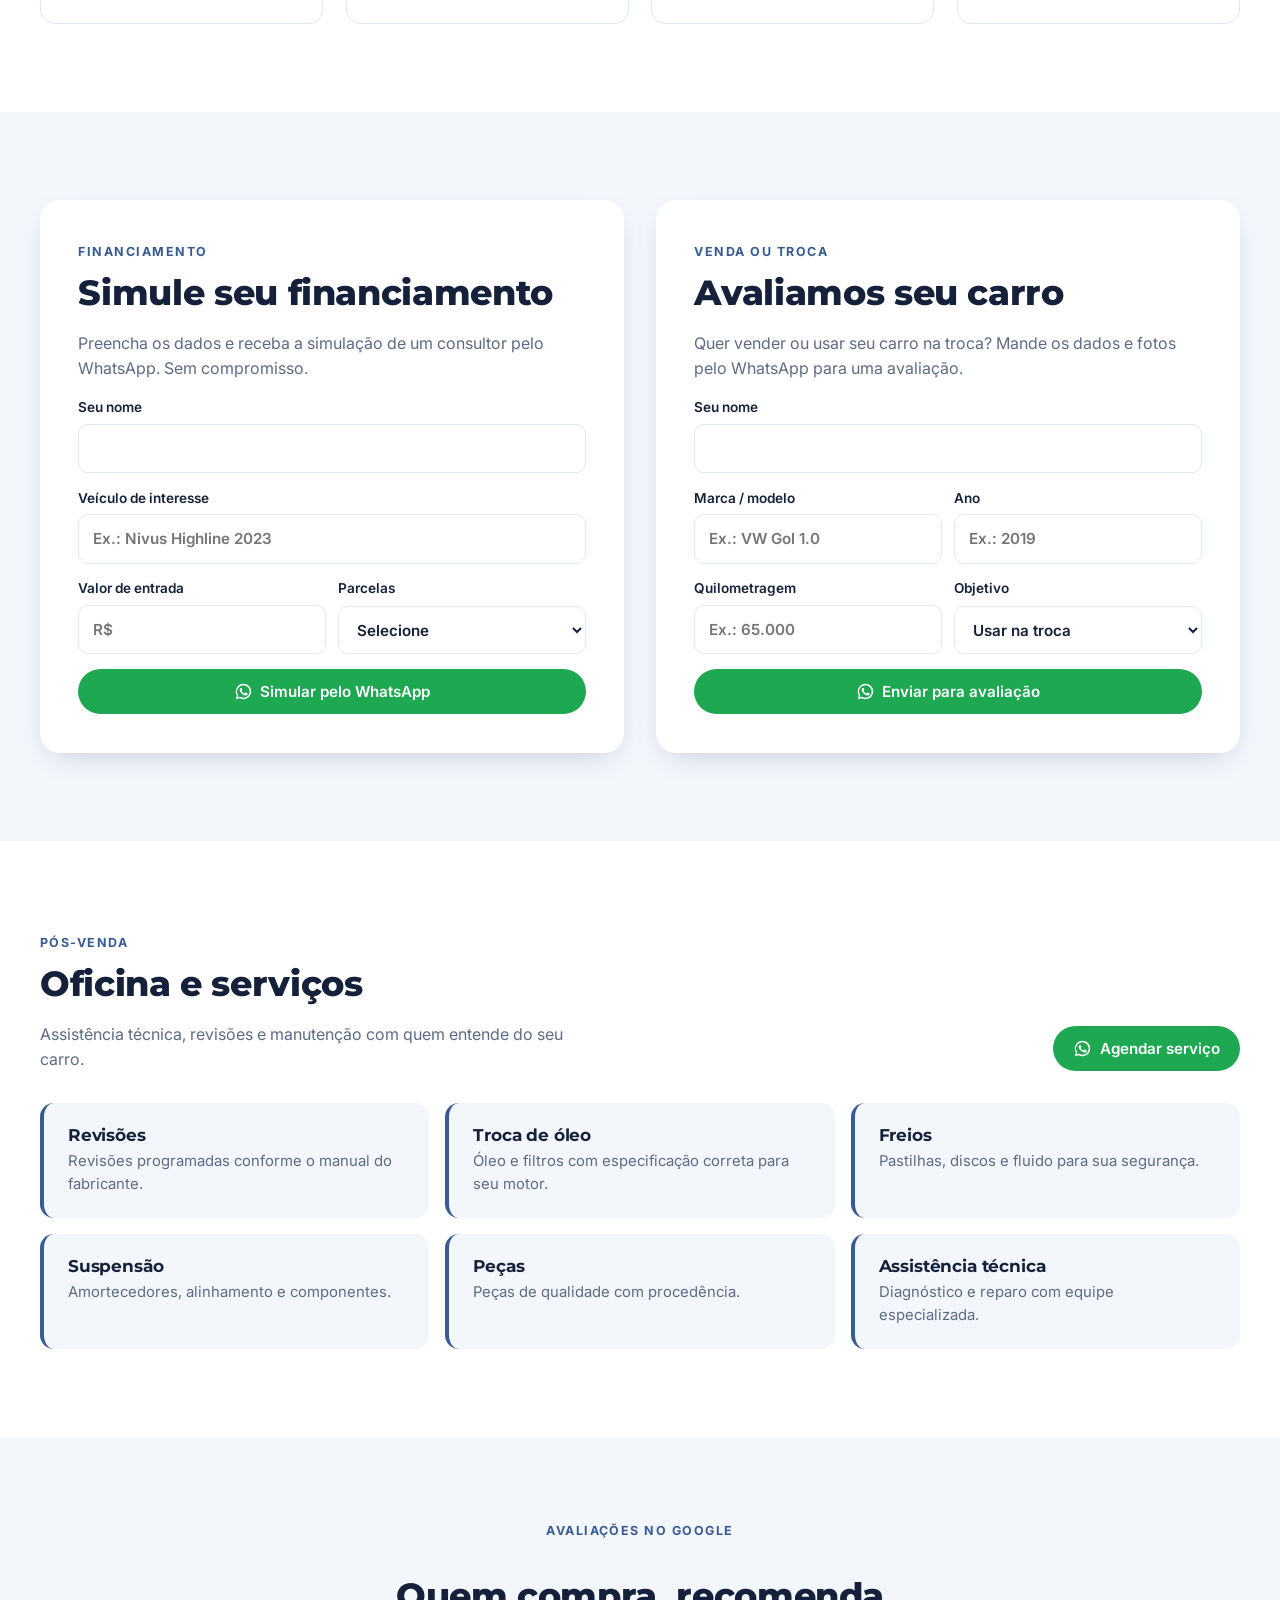
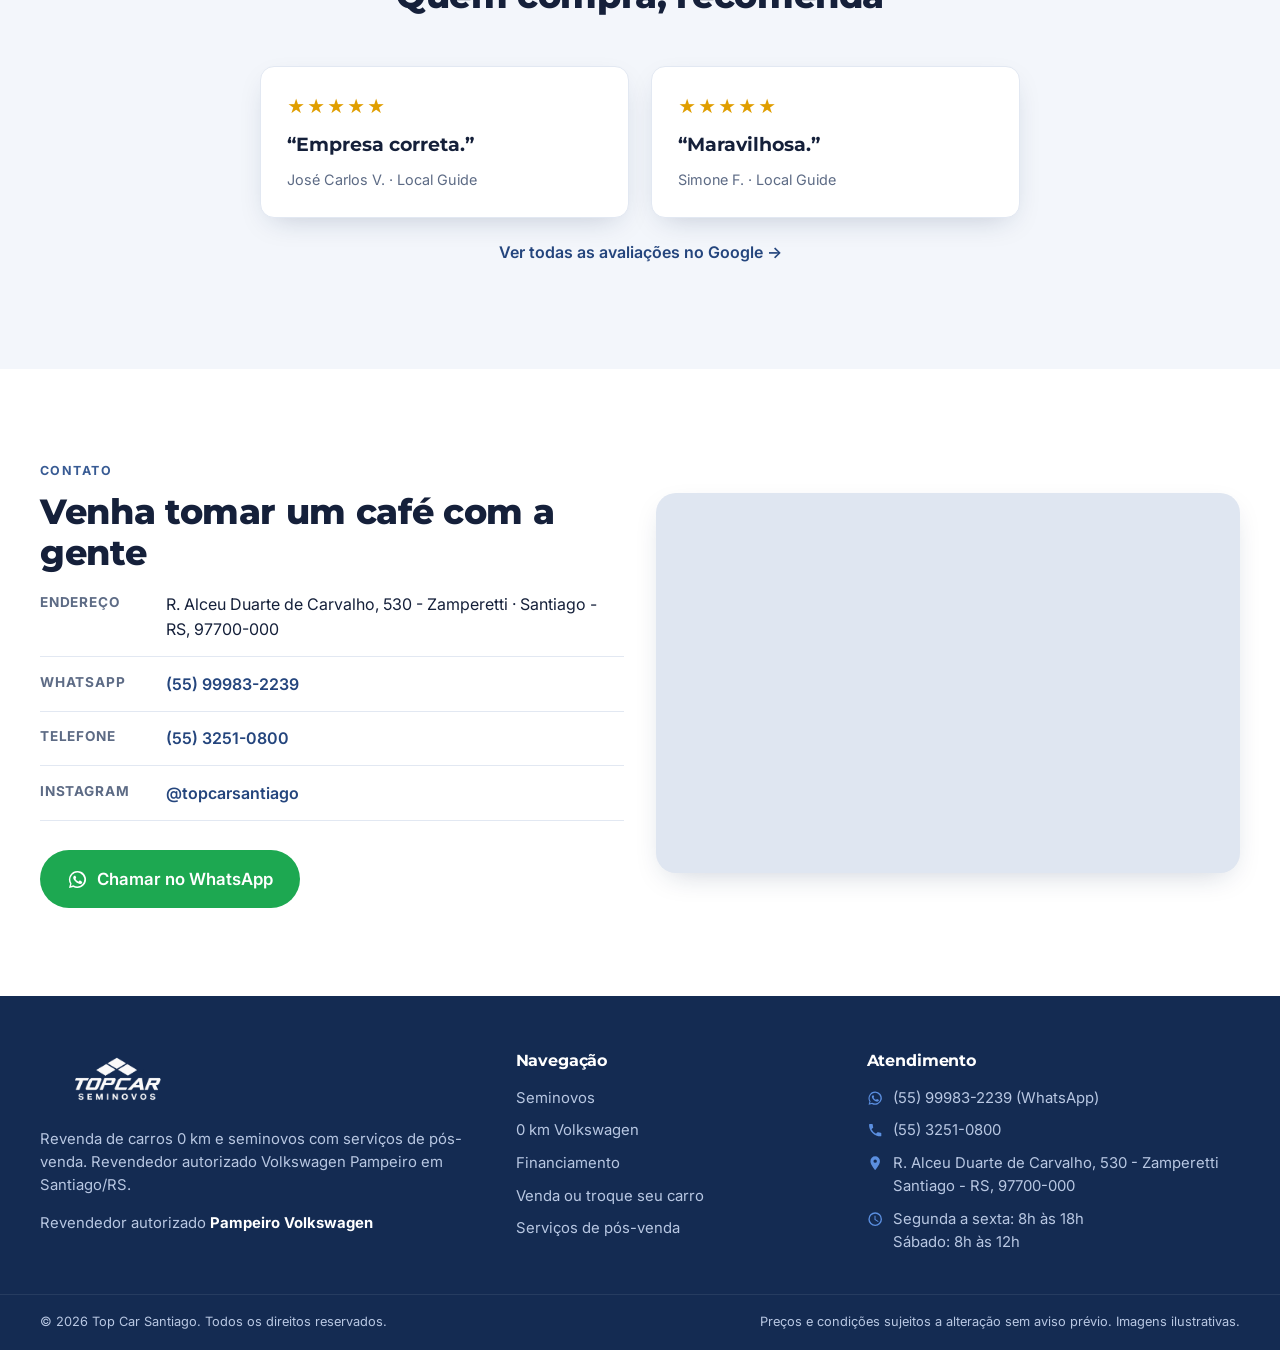
==== commit e2d21ebf: "feat: hero 3D do VW Tera e fotos 0 km (Tera, Nivus, T-Cross, Amarok) - Componente tera-hero na hero " ====
--- a/index.html
+++ b/index.html
@@ -11,10 +11,12 @@
   <meta property="og:description" content="Realize seu sonho conosco! Seminovos selecionados, VW 0 km, financiamento e troca.">
   <meta property="og:image" content="img/carros/vw-nivus-highline-2026.jpg">
   <link rel="icon" href="img/favicon.svg" type="image/svg+xml">
+  <link rel="preload" as="image" href="img/tera/tera-frente.webp" type="image/webp">
   <link rel="preconnect" href="https://fonts.googleapis.com">
   <link rel="preconnect" href="https://fonts.gstatic.com" crossorigin>
   <link href="https://fonts.googleapis.com/css2?family=Montserrat:wght@600;700;800;900&family=Inter:wght@400;500;600;700&display=swap" rel="stylesheet">
   <link rel="stylesheet" href="css/style.css">
+  <link rel="stylesheet" href="css/tera-hero.css">
   <script type="application/ld+json">
   {
     "@context": "https://schema.org",
@@ -72,10 +74,28 @@
           </ul>
         </div>
 
-        <a class="hero__offer" href="veiculo.html?id=vw-nivus-highline-2026" aria-label="Ver oferta: VW Nivus Highline 2026">
-          <span class="hero__offer-tag">Oferta em destaque</span>
-          <img src="img/carros/vw-nivus-highline-2026.jpg" alt="VW Nivus Highline 2026 vermelho" fetchpriority="high">
-        </a>
+        <!-- HERO 3D — Volkswagen Tera (css/tera-hero.css + js/tera-hero.js) -->
+        <div class="tera" id="tera" aria-roledescription="carrossel" aria-label="Novo Volkswagen Tera — vistas do carro">
+          <span class="tera__word" aria-hidden="true">TERA</span>
+          <div class="tera__stage" id="tera-stage" tabindex="0" aria-live="polite">
+            <div class="tera__floor" aria-hidden="true"></div>
+            <div class="tera__view" data-label="Frente"><img src="img/tera/tera-frente.webp" alt="Volkswagen Tera — frente 3/4" fetchpriority="high"></div>
+            <div class="tera__view" data-label="Lateral"><img src="img/tera/tera-lateral.webp" alt="Volkswagen Tera — lateral" loading="lazy"></div>
+            <!-- Vistas traseiras: adicionar img/tera/tera-traseira-34.webp e tera-traseira.webp quando houver fotos próprias -->
+            <div class="tera__shadow" aria-hidden="true"></div>
+          </div>
+          <div class="tera__dots" role="tablist" aria-label="Escolher ângulo"></div>
+          <div class="tera__hint" aria-hidden="true">⟵ arraste para girar ⟶</div>
+          <div class="tera__bar">
+            <div class="tera__title">
+              <small>Novo Volkswagen</small>
+              <strong>Tera <span>0 km</span></strong>
+            </div>
+            <a class="btn btn--accent tera__cta"
+               data-whatsapp="5555999832239"
+               data-msg="Olá, Top Car! Quero uma cotação do *Volkswagen Tera 0 km*. Pode me passar versões, cores e condições?">Cotar o Tera</a>
+          </div>
+        </div>
       </div>
     </section>
 
@@ -257,5 +277,6 @@
   <script src="js/config.js"></script>
   <script src="js/data.js"></script>
   <script src="js/app.js"></script>
+  <script src="js/tera-hero.js" defer></script>
 </body>
 </html>
--- a/css/style.css
+++ b/css/style.css
@@ -80,7 +80,7 @@
     linear-gradient(135deg, var(--blue-700) 0%, var(--navy) 100%);
   color: #fff; padding: clamp(2.5rem, 6vw, 5rem) 0; overflow: hidden;
 }
-.hero__inner { display: grid; grid-template-columns: 1.15fr .85fr; gap: 3rem; align-items: center; }
+.hero__inner { display: grid; grid-template-columns: .95fr 1.05fr; gap: 3rem; align-items: center; }
 .hero h1 { font-size: clamp(2.3rem, 5.2vw, 4rem); font-weight: 900; }
 .hero h1 span { color: var(--accent); }
 .hero__text > p { font-size: 1.1rem; color: #d6e2f7; max-width: 560px; }
@@ -91,11 +91,13 @@
 
 .search { background: #fff; color: var(--ink); border-radius: 18px; padding: 1rem; margin: 1.8rem 0; box-shadow: var(--shadow); max-width: 640px; }
 .search__tabs { display: flex; gap: .4rem; margin-bottom: .8rem; }
-.search__tabs input { position: absolute; opacity: 0; }
+.search__tabs label { position: relative; }
+.search__tabs input { position: absolute; inset: 0; opacity: 0; margin: 0; }
 .search__tabs span { display: block; padding: .45rem 1rem; border-radius: 999px; font-weight: 600; font-size: .9rem; color: var(--muted); cursor: pointer; }
 .search__tabs input:checked + span { background: var(--blue-700); color: #fff; }
 .search__tabs input:focus-visible + span { outline: 2px solid var(--sky); }
 .search__fields { display: grid; grid-template-columns: 1fr 1.3fr 1fr auto; gap: .5rem; }
+.search__fields > *, .hero__inner > * { min-width: 0; }
 
 input, select, textarea {
   width: 100%; font: inherit; font-size: .95rem; color: var(--ink);
@@ -143,6 +145,10 @@
 .card__actions { display: grid; grid-template-columns: 1fr 1.25fr; gap: .5rem; }
 .card__actions .btn { padding: .65em .6em; font-size: .85rem; }
 .card--ph .card__media img { object-fit: contain; }
+/* card com foto recortada (data.js: recorte: true) */
+.card--recorte .card__media { background: radial-gradient(ellipse at 50% 75%, #dfe7f4, #f3f6fb 70%); }
+.card--recorte .card__media img { object-fit: contain; object-position: center; padding: 0 .5rem; }
+.card--recorte:hover .card__media img { transform: scale(1.06); }
 
 /* ---------- diferenciais ---------- */
 .features { display: grid; grid-template-columns: repeat(4, 1fr); gap: 1.4rem; }
@@ -239,8 +245,8 @@
 /* ---------- responsivo ---------- */
 @media (max-width: 1080px) {
   .nav-toggle { display: block; }
-  .nav { position: fixed; inset: 0 0 0 auto; top: var(--hdr, 0); width: min(320px, 85vw); flex-direction: column; align-items: stretch; background: var(--navy); padding: 6rem 1.2rem 2rem; transform: translateX(100%); transition: transform .3s; box-shadow: -20px 0 40px rgba(0,0,0,.3); }
-  .site-header.nav-open .nav { transform: none; }
+  .nav { position: fixed; inset: 0 0 0 auto; top: var(--hdr, 0); width: min(320px, 85vw); flex-direction: column; align-items: stretch; background: var(--navy); padding: 6rem 1.2rem 2rem; transform: translateX(100%); transition: transform .3s, box-shadow .3s; }
+  .site-header.nav-open .nav { transform: none; box-shadow: -20px 0 40px rgba(0,0,0,.3); }
   .nav a:not(.btn) { padding: .9rem 1rem; font-size: 1rem; }
   .nav__cta { margin: 1rem 0 0; }
   .nav-toggle { position: relative; z-index: 2; }
@@ -249,6 +255,7 @@
 @media (max-width: 900px) {
   .hero__inner { grid-template-columns: 1fr; }
   .hero__offer { max-width: 420px; transform: none; }
+  .hero__inner { gap: 1.5rem; }
   .search__fields { grid-template-columns: 1fr 1fr; }
   .search__fields .btn { grid-column: 1 / -1; }
   .two-col, .detail { grid-template-columns: 1fr; }
--- a/css/tera-hero.css
+++ b/css/tera-hero.css
@@ -0,0 +1,103 @@
+/* Hero 3D — Volkswagen Tera
+   Depende das variáveis do site: --navy, --vw, --font-head, --font-body (com fallback abaixo). */
+/* =========================================================
+   HERO 3D — Volkswagen Tera
+   ========================================================= */
+.tera {
+  --rx: 0deg; --ry: 0deg;
+  position: relative; isolation: isolate;
+  margin-right: calc(-1 * min(6vw, 80px));
+  padding-top: 1rem;
+  user-select: none;
+}
+.tera__word {
+  position: absolute; inset: 0 0 auto 0; z-index: -1; top: 4%;
+  text-align: center; font: 900 clamp(5rem, 12.5vw, 11.5rem)/1 var(--font-head, Montserrat, system-ui, sans-serif);
+  letter-spacing: .04em;
+  background: linear-gradient(180deg, rgba(255,255,255,.16), rgba(255,255,255,0) 85%);
+  -webkit-background-clip: text; background-clip: text; color: transparent;
+}
+.tera__floor {
+  position: absolute; z-index: 0; left: 4%; right: 4%; bottom: -16%; height: 40%;
+  background: radial-gradient(closest-side, rgba(91,143,224,.55), rgba(91,143,224,.12) 60%, transparent 72%);
+  transform: perspective(600px) rotateX(70deg); filter: blur(2px);
+  animation: teraPulse 5s ease-in-out infinite;
+}
+.tera__floor::after { /* anel do "toca-discos" */
+  content: ""; position: absolute; inset: 14% 10%; border-radius: 50%;
+  border: 2px solid rgba(255,255,255,.18); box-shadow: 0 0 40px rgba(91,143,224,.5) inset;
+}
+@keyframes teraPulse { 50% { opacity: .7; } }
+
+.tera__stage {
+  position: relative; aspect-ratio: 1400 / 600; cursor: grab; outline: none;
+  perspective: 1400px;
+  transform: rotateX(var(--rx)) rotateY(var(--ry));
+  transform-style: preserve-3d; transition: transform .25s ease-out;
+  animation: teraFloat 6s ease-in-out infinite;
+  touch-action: pan-y;
+}
+.is-dragging .tera__stage { cursor: grabbing; }
+.tera__stage:focus-visible { outline: 2px dashed rgba(255,255,255,.5); outline-offset: 8px; border-radius: 12px; }
+@keyframes teraFloat { 50% { translate: 0 -8px; } }
+
+.tera__view {
+  position: absolute; inset: 0; opacity: 0;
+  transform: translateX(0) rotateY(0) scale(1);
+  transition: opacity .6s ease, transform .7s cubic-bezier(.2,.7,.2,1), filter .7s;
+  will-change: transform, opacity;
+}
+.tera__view img { width: 100%; height: 100%; object-fit: contain; pointer-events: none;
+  filter: drop-shadow(0 18px 18px rgba(0,0,0,.35)); }
+/* brilho que passa pela lataria (máscara = a própria foto) */
+.tera__view::after {
+  content: ""; position: absolute; inset: 0; pointer-events: none;
+  -webkit-mask: var(--src) center / contain no-repeat; mask: var(--src) center / contain no-repeat;
+  background: linear-gradient(105deg, transparent 35%, rgba(255,255,255,.55) 48%, rgba(255,255,255,.1) 52%, transparent 62%);
+  background-size: 300% 100%; background-position: 120% 0;
+  mix-blend-mode: soft-light;
+}
+.tera__view.is-active { opacity: 1; z-index: 2; }
+.tera__view.is-active::after { animation: teraShine 3.2s ease-in-out .3s; }
+.tera__view.from-right { transition: none; transform: translateX(22%) rotateY(-38deg) scale(.86); filter: blur(4px); }
+.tera__view.from-left  { transition: none; transform: translateX(-22%) rotateY(38deg) scale(.86); filter: blur(4px); }
+.tera__view.to-left  { transform: translateX(-22%) rotateY(38deg) scale(.86); filter: blur(4px); }
+.tera__view.to-right { transform: translateX(22%) rotateY(-38deg) scale(.86); filter: blur(4px); }
+@keyframes teraShine { from { background-position: 120% 0; } to { background-position: -40% 0; } }
+
+.tera__shadow {
+  position: absolute; z-index: 1; left: 18%; right: 18%; bottom: 2%; height: 9%;
+  background: radial-gradient(closest-side, rgba(0,0,0,.55), transparent);
+  filter: blur(6px);
+}
+.tera__hint { text-align: center; font-size: .72rem; letter-spacing: .14em; text-transform: uppercase; color: #9fb6dd; margin-top: .4rem; }
+
+.tera__bar {
+  margin-top: 1rem; display: flex; align-items: center; justify-content: space-between; gap: 1rem; flex-wrap: wrap;
+  background: rgba(255,255,255,.07); border: 1px solid rgba(255,255,255,.12);
+  backdrop-filter: blur(8px); border-radius: 18px; padding: .8rem .9rem .8rem 1.2rem;
+  margin-right: min(6vw, 80px);
+}
+.tera__title small { display: block; font-size: .75rem; text-transform: uppercase; letter-spacing: .12em; color: #a9bfe6; }
+.tera__title strong { font: 900 1.5rem/1.1 var(--font-head, Montserrat, system-ui, sans-serif); }
+.tera__title strong span { font: 700 .75rem var(--font-body, Inter, system-ui, sans-serif); background: var(--vw, #001e50); border: 1px solid rgba(255,255,255,.3); padding: .25rem .5rem; border-radius: 6px; vertical-align: middle; margin-left: .3rem; }
+.tera__dots { display: flex; gap: .35rem; justify-content: center; margin-top: .6rem; margin-right: min(6vw, 80px); }
+.tera__dots button {
+  border: 1px solid rgba(255,255,255,.25); background: transparent; color: #cfdcf3;
+  font: 600 .75rem var(--font-body, Inter, system-ui, sans-serif); padding: .45rem .7rem; border-radius: 999px; cursor: pointer; transition: .2s;
+}
+.tera__dots button[aria-selected="true"] { background: #fff; color: var(--navy, #142b52); border-color: #fff; }
+.tera__dots button:hover { border-color: #fff; }
+
+@media (max-width: 900px) {
+  .tera { margin-right: 0; order: -1; }
+  .tera__bar, .tera__dots { margin-right: 0; }
+  .tera__word { font-size: 28vw; }
+}
+@media (max-width: 640px) {
+  .tera__dots { margin-right: 0; flex-wrap: wrap; }
+  .tera__dots button { padding: .4rem .6rem; }
+}
+@media (prefers-reduced-motion: reduce) {
+  .tera__stage { transform: none; }
+}
